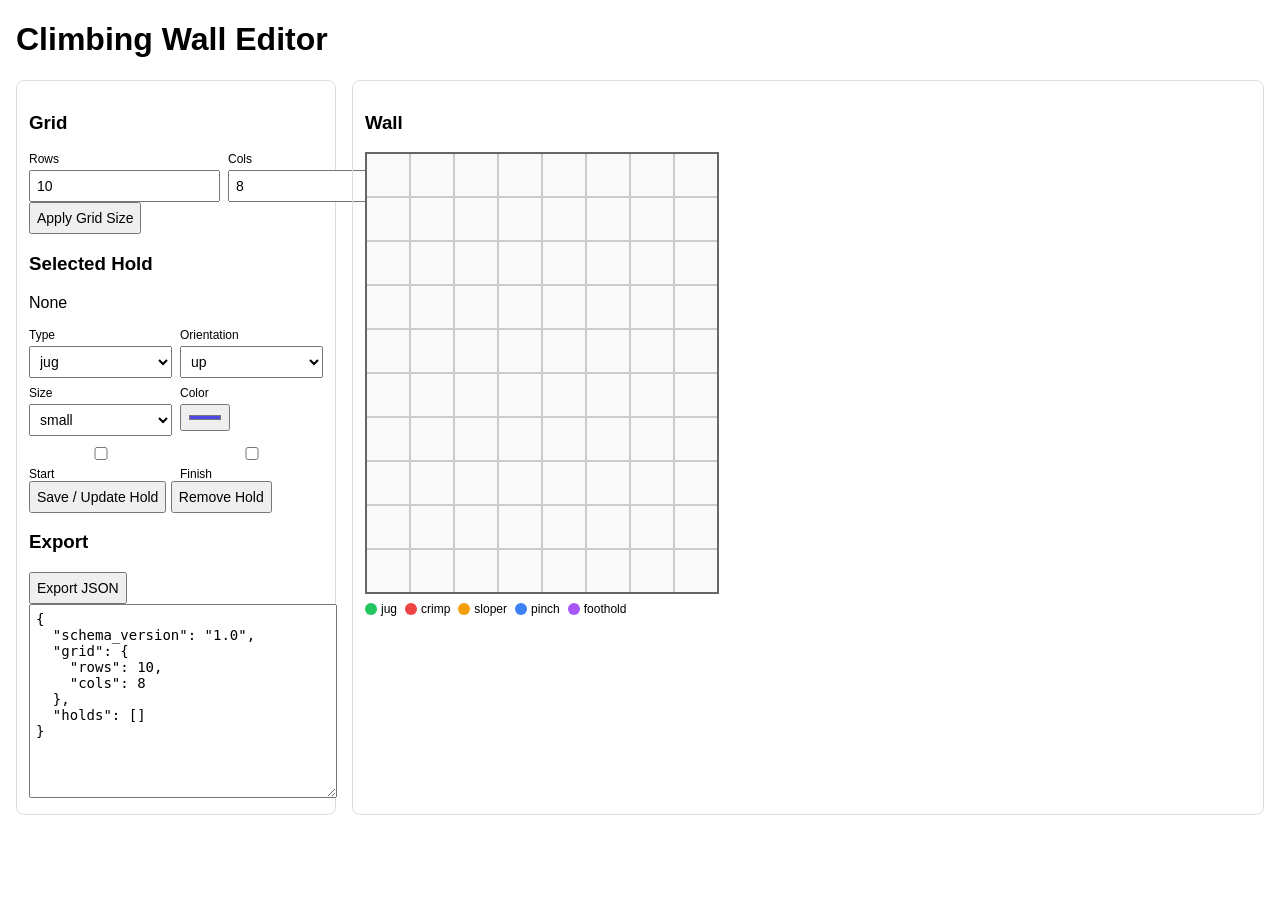
==== static/index.html @ 2bf6b510 "Add fast web UI for editing climbing wall holds and JSON export" ====
<!doctype html>
<html lang="en">
  <head>
    <meta charset="utf-8" />
    <meta name="viewport" content="width=device-width, initial-scale=1" />
    <title>Wall Route Editor</title>
    <style>
      body { font-family: Arial, sans-serif; margin: 16px; }
      .layout { display: grid; grid-template-columns: 320px 1fr; gap: 16px; }
      .panel { border: 1px solid #ddd; padding: 12px; border-radius: 8px; }
      .controls { display: grid; grid-template-columns: 1fr 1fr; gap: 8px; }
      label { font-size: 12px; display: flex; flex-direction: column; gap: 4px; }
      input, select, button, textarea { padding: 6px; font-size: 14px; }
      #wall {
        display: grid;
        gap: 2px;
        background: #ccc;
        border: 2px solid #666;
        width: fit-content;
      }
      .cell {
        width: 42px;
        height: 42px;
        border: 0;
        cursor: pointer;
        background: #f9f9f9;
        position: relative;
      }
      .cell.selected { outline: 3px solid #111; }
      .marker {
        position: absolute;
        inset: 6px;
        border-radius: 6px;
        display: flex;
        align-items: center;
        justify-content: center;
        color: #111;
        font-size: 10px;
        font-weight: bold;
      }
      .legend { display: flex; gap: 8px; flex-wrap: wrap; margin-top: 8px; font-size: 12px; }
      .chip { display: inline-flex; align-items: center; gap: 4px; }
      .dot { width: 12px; height: 12px; border-radius: 50%; display: inline-block; }
      textarea { width: 100%; min-height: 180px; }
    </style>
  </head>
  <body>
    <h1>Climbing Wall Editor</h1>
    <div class="layout">
      <div class="panel">
        <h3>Grid</h3>
        <div class="controls">
          <label>Rows <input id="rows" type="number" min="1" value="10" /></label>
          <label>Cols <input id="cols" type="number" min="1" value="8" /></label>
        </div>
        <button id="resize">Apply Grid Size</button>

        <h3>Selected Hold</h3>
        <p id="selection">None</p>
        <div class="controls">
          <label>Type
            <select id="holdType">
              <option value="jug">jug</option>
              <option value="crimp">crimp</option>
              <option value="sloper">sloper</option>
              <option value="pinch">pinch</option>
              <option value="foothold">foothold</option>
            </select>
          </label>
          <label>Orientation
            <select id="orientation">
              <option value="up">up</option>
              <option value="right">right</option>
              <option value="down">down</option>
              <option value="left">left</option>
            </select>
          </label>
          <label>Size
            <select id="size">
              <option value="s">small</option>
              <option value="m">medium</option>
              <option value="l">large</option>
            </select>
          </label>
          <label>Color <input id="holdColor" type="color" value="#4f46e5" /></label>
          <label><input id="isStart" type="checkbox" /> Start</label>
          <label><input id="isFinish" type="checkbox" /> Finish</label>
        </div>
        <button id="saveHold">Save / Update Hold</button>
        <button id="removeHold">Remove Hold</button>

        <h3>Export</h3>
        <button id="exportJson">Export JSON</button>
        <textarea id="jsonOutput" readonly></textarea>
      </div>

      <div class="panel">
        <h3>Wall</h3>
        <div id="wall"></div>
        <div class="legend" id="legend"></div>
      </div>
    </div>

    <script src="/static/app.js"></script>
  </body>
</html>
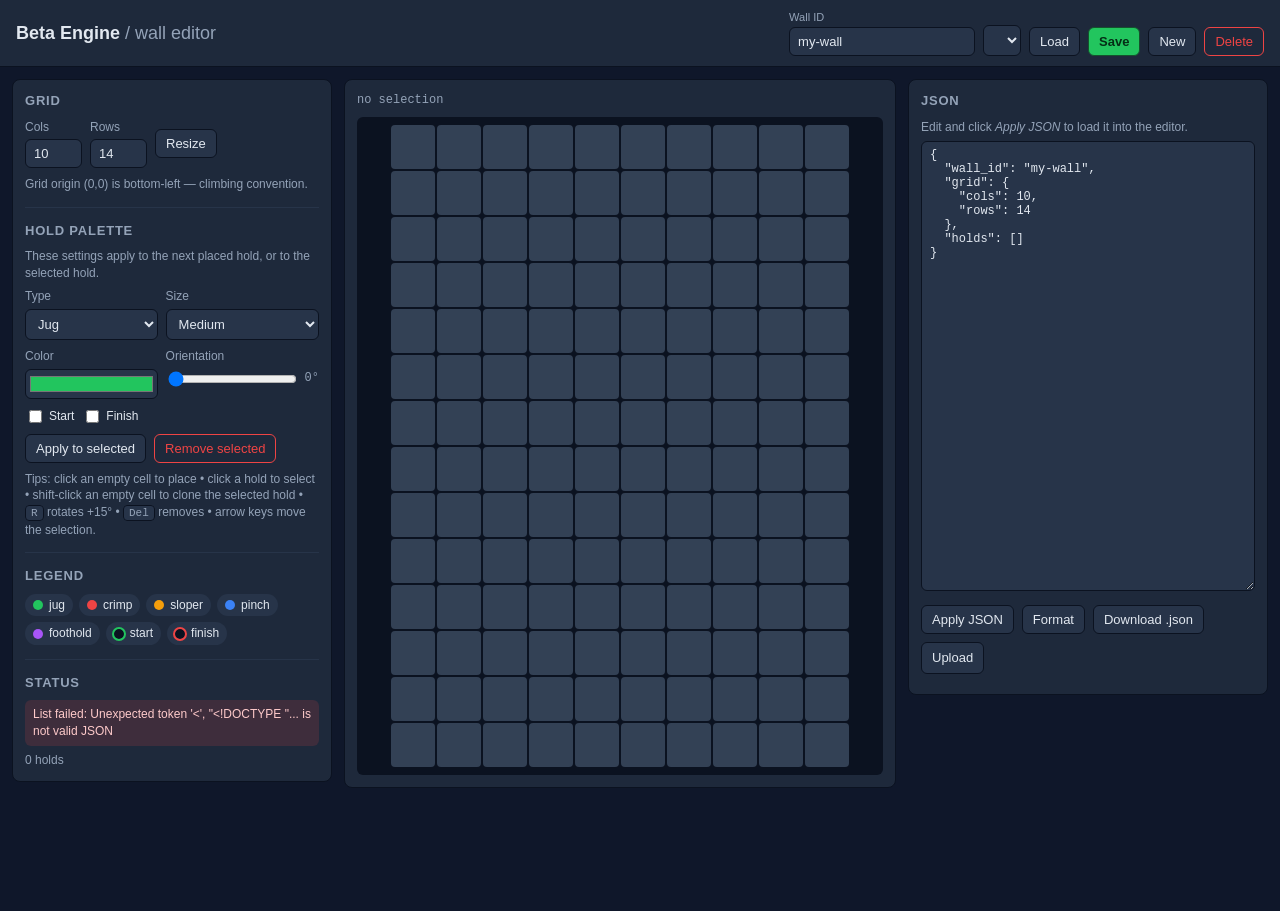
==== commit e4188bce: "Rebuild MVP wall grid editor end-to-end Replace the broken duplicated app.py and B&W image converter" ====
--- a/static/index.html
+++ b/static/index.html
@@ -3,103 +3,118 @@
   <head>
     <meta charset="utf-8" />
     <meta name="viewport" content="width=device-width, initial-scale=1" />
-    <title>Wall Route Editor</title>
-    <style>
-      body { font-family: Arial, sans-serif; margin: 16px; }
-      .layout { display: grid; grid-template-columns: 320px 1fr; gap: 16px; }
-      .panel { border: 1px solid #ddd; padding: 12px; border-radius: 8px; }
-      .controls { display: grid; grid-template-columns: 1fr 1fr; gap: 8px; }
-      label { font-size: 12px; display: flex; flex-direction: column; gap: 4px; }
-      input, select, button, textarea { padding: 6px; font-size: 14px; }
-      #wall {
-        display: grid;
-        gap: 2px;
-        background: #ccc;
-        border: 2px solid #666;
-        width: fit-content;
-      }
-      .cell {
-        width: 42px;
-        height: 42px;
-        border: 0;
-        cursor: pointer;
-        background: #f9f9f9;
-        position: relative;
-      }
-      .cell.selected { outline: 3px solid #111; }
-      .marker {
-        position: absolute;
-        inset: 6px;
-        border-radius: 6px;
-        display: flex;
-        align-items: center;
-        justify-content: center;
-        color: #111;
-        font-size: 10px;
-        font-weight: bold;
-      }
-      .legend { display: flex; gap: 8px; flex-wrap: wrap; margin-top: 8px; font-size: 12px; }
-      .chip { display: inline-flex; align-items: center; gap: 4px; }
-      .dot { width: 12px; height: 12px; border-radius: 50%; display: inline-block; }
-      textarea { width: 100%; min-height: 180px; }
-    </style>
+    <title>Beta Engine — Wall Editor</title>
+    <link rel="stylesheet" href="/static/style.css" />
   </head>
   <body>
-    <h1>Climbing Wall Editor</h1>
-    <div class="layout">
-      <div class="panel">
-        <h3>Grid</h3>
-        <div class="controls">
-          <label>Rows <input id="rows" type="number" min="1" value="10" /></label>
-          <label>Cols <input id="cols" type="number" min="1" value="8" /></label>
+    <header class="topbar">
+      <h1>Beta Engine <span class="muted">/ wall editor</span></h1>
+      <div class="topbar-actions">
+        <label>Wall ID
+          <input id="wallId" type="text" value="my-wall" maxlength="64"
+            pattern="[A-Za-z0-9_\-]+" title="letters, digits, '-' or '_'" />
+        </label>
+        <select id="wallList" title="Saved walls"></select>
+        <button id="btnLoad">Load</button>
+        <button id="btnSave" class="primary">Save</button>
+        <button id="btnNew">New</button>
+        <button id="btnDelete" class="danger">Delete</button>
+      </div>
+    </header>
+
+    <main class="layout">
+      <aside class="panel">
+        <section>
+          <h2>Grid</h2>
+          <div class="row">
+            <label>Cols <input id="cols" type="number" min="1" max="40" value="10" /></label>
+            <label>Rows <input id="rows" type="number" min="1" max="40" value="14" /></label>
+            <button id="btnResize">Resize</button>
+          </div>
+          <p class="hint">Grid origin (0,0) is bottom-left — climbing convention.</p>
+        </section>
+
+        <section>
+          <h2>Hold palette</h2>
+          <p class="hint">These settings apply to the next placed hold, or to the selected hold.</p>
+          <div class="grid2">
+            <label>Type
+              <select id="holdType">
+                <option value="jug">Jug</option>
+                <option value="crimp">Crimp</option>
+                <option value="sloper">Sloper</option>
+                <option value="pinch">Pinch</option>
+                <option value="foothold">Foothold</option>
+              </select>
+            </label>
+            <label>Size
+              <select id="size">
+                <option value="small">Small</option>
+                <option value="medium" selected>Medium</option>
+                <option value="large">Large</option>
+              </select>
+            </label>
+            <label>Color
+              <input id="color" type="color" value="#22c55e" />
+            </label>
+            <label>Orientation
+              <span class="orient">
+                <input id="orient" type="range" min="0" max="359" value="0" />
+                <span id="orientVal" class="mono">0°</span>
+              </span>
+            </label>
+          </div>
+          <div class="row">
+            <label class="check"><input id="isStart" type="checkbox" /> Start</label>
+            <label class="check"><input id="isFinish" type="checkbox" /> Finish</label>
+          </div>
+          <div class="row">
+            <button id="btnApply">Apply to selected</button>
+            <button id="btnRemove" class="danger">Remove selected</button>
+          </div>
+          <p class="hint">
+            Tips: click an empty cell to place • click a hold to select • shift-click an empty cell
+            to clone the selected hold • <kbd>R</kbd> rotates +15° • <kbd>Del</kbd> removes •
+            arrow keys move the selection.
+          </p>
+        </section>
+
+        <section>
+          <h2>Legend</h2>
+          <div id="legend" class="legend"></div>
+        </section>
+
+        <section>
+          <h2>Status</h2>
+          <div id="status" class="status">Ready.</div>
+          <div id="counts" class="counts"></div>
+        </section>
+      </aside>
+
+      <section class="panel grid-panel">
+        <div class="grid-header">
+          <span id="cellInfo" class="mono">no selection</span>
         </div>
-        <button id="resize">Apply Grid Size</button>
+        <div id="gridWrap" class="grid-wrap">
+          <div id="grid" class="grid" role="grid" aria-label="climbing wall grid"></div>
+        </div>
+      </section>
 
-        <h3>Selected Hold</h3>
-        <p id="selection">None</p>
-        <div class="controls">
-          <label>Type
-            <select id="holdType">
-              <option value="jug">jug</option>
-              <option value="crimp">crimp</option>
-              <option value="sloper">sloper</option>
-              <option value="pinch">pinch</option>
-              <option value="foothold">foothold</option>
-            </select>
+      <aside class="panel json-panel">
+        <h2>JSON</h2>
+        <p class="hint">Edit and click <em>Apply JSON</em> to load it into the editor.</p>
+        <textarea id="json" spellcheck="false"></textarea>
+        <div class="row">
+          <button id="btnApplyJson">Apply JSON</button>
+          <button id="btnFormat">Format</button>
+          <button id="btnDownload">Download .json</button>
+          <label class="file">
+            Upload
+            <input id="fileUpload" type="file" accept="application/json,.json" />
           </label>
-          <label>Orientation
-            <select id="orientation">
-              <option value="up">up</option>
-              <option value="right">right</option>
-              <option value="down">down</option>
-              <option value="left">left</option>
-            </select>
-          </label>
-          <label>Size
-            <select id="size">
-              <option value="s">small</option>
-              <option value="m">medium</option>
-              <option value="l">large</option>
-            </select>
-          </label>
-          <label>Color <input id="holdColor" type="color" value="#4f46e5" /></label>
-          <label><input id="isStart" type="checkbox" /> Start</label>
-          <label><input id="isFinish" type="checkbox" /> Finish</label>
         </div>
-        <button id="saveHold">Save / Update Hold</button>
-        <button id="removeHold">Remove Hold</button>
-
-        <h3>Export</h3>
-        <button id="exportJson">Export JSON</button>
-        <textarea id="jsonOutput" readonly></textarea>
-      </div>
-
-      <div class="panel">
-        <h3>Wall</h3>
-        <div id="wall"></div>
-        <div class="legend" id="legend"></div>
-      </div>
-    </div>
+      </aside>
+    </main>
 
     <script src="/static/app.js"></script>
   </body>
--- a/static/style.css
+++ b/static/style.css
@@ -0,0 +1,165 @@
+:root {
+  --bg: #0f172a;
+  --panel: #1e293b;
+  --panel-2: #273449;
+  --ink: #e2e8f0;
+  --muted: #94a3b8;
+  --accent: #38bdf8;
+  --primary: #22c55e;
+  --danger: #ef4444;
+  --warn: #f59e0b;
+  --cell: #334155;
+  --cell-hover: #475569;
+  --grid-bg: #0b1220;
+  --start: #22c55e;
+  --finish: #ef4444;
+
+  --c-jug: #22c55e;
+  --c-crimp: #ef4444;
+  --c-sloper: #f59e0b;
+  --c-pinch: #3b82f6;
+  --c-foothold: #a855f7;
+}
+
+* { box-sizing: border-box; }
+
+body {
+  margin: 0;
+  font: 14px/1.4 -apple-system, BlinkMacSystemFont, "Segoe UI", Roboto, sans-serif;
+  background: var(--bg);
+  color: var(--ink);
+}
+
+h1 { font-size: 18px; margin: 0; font-weight: 600; }
+h2 { font-size: 13px; margin: 0 0 8px; text-transform: uppercase; letter-spacing: .06em;
+     color: var(--muted); font-weight: 600; }
+
+.muted { color: var(--muted); font-weight: 400; }
+.mono { font-family: ui-monospace, SFMono-Regular, Menlo, monospace; font-size: 12px; }
+.hint { color: var(--muted); font-size: 12px; margin: 6px 0; }
+
+.topbar {
+  display: flex; align-items: center; gap: 16px;
+  padding: 10px 16px; background: var(--panel);
+  border-bottom: 1px solid #0b1220;
+  position: sticky; top: 0; z-index: 5;
+}
+.topbar-actions { display: flex; gap: 8px; align-items: end; flex: 1; justify-content: flex-end; flex-wrap: wrap; }
+.topbar-actions label { display: flex; flex-direction: column; gap: 2px; font-size: 11px; color: var(--muted); }
+
+.layout {
+  display: grid;
+  grid-template-columns: 320px 1fr 360px;
+  gap: 12px;
+  padding: 12px;
+  align-items: start;
+  min-height: calc(100vh - 56px);
+}
+@media (max-width: 1100px) {
+  .layout { grid-template-columns: 1fr; }
+}
+
+.panel {
+  background: var(--panel);
+  border: 1px solid #0b1220;
+  border-radius: 8px;
+  padding: 12px;
+}
+.panel section + section { margin-top: 14px; padding-top: 14px; border-top: 1px solid var(--panel-2); }
+
+.row { display: flex; gap: 8px; align-items: center; flex-wrap: wrap; margin: 8px 0; }
+.grid2 { display: grid; grid-template-columns: 1fr 1fr; gap: 8px; }
+.grid2 label, .row label { display: flex; flex-direction: column; gap: 4px; font-size: 12px; color: var(--muted); }
+label.check { flex-direction: row; align-items: center; color: var(--ink); }
+
+input[type=text], input[type=number], select, textarea {
+  background: var(--panel-2); color: var(--ink);
+  border: 1px solid #0b1220; border-radius: 6px;
+  padding: 6px 8px; font-size: 13px;
+  font-family: inherit;
+}
+input[type=color] { width: 100%; height: 30px; border: 1px solid #0b1220; border-radius: 6px; background: var(--panel-2); padding: 2px; }
+input[type=range] { flex: 1; }
+.orient { display: flex; align-items: center; gap: 6px; }
+
+button, label.file {
+  background: var(--panel-2); color: var(--ink);
+  border: 1px solid #0b1220; border-radius: 6px;
+  padding: 6px 10px; font-size: 13px; cursor: pointer;
+  font-family: inherit;
+}
+button:hover, label.file:hover { background: #334155; }
+button.primary { background: var(--primary); color: #052e16; border-color: #14532d; font-weight: 600; }
+button.primary:hover { background: #16a34a; }
+button.danger { background: transparent; color: var(--danger); border-color: var(--danger); }
+button.danger:hover { background: rgba(239,68,68,.12); }
+label.file { display: inline-flex; align-items: center; }
+label.file input { display: none; }
+
+kbd {
+  background: var(--panel-2); border: 1px solid #0b1220;
+  padding: 1px 5px; border-radius: 4px; font-family: ui-monospace, monospace; font-size: 11px;
+}
+
+.legend { display: flex; flex-wrap: wrap; gap: 6px; }
+.chip { display: inline-flex; align-items: center; gap: 6px; padding: 3px 8px;
+        background: var(--panel-2); border-radius: 999px; font-size: 12px; }
+.dot { width: 10px; height: 10px; border-radius: 50%; display: inline-block; }
+
+.status { padding: 6px 8px; border-radius: 6px; background: var(--panel-2); font-size: 12px; min-height: 22px; }
+.status.error { background: rgba(239,68,68,.15); color: #fecaca; }
+.status.ok { background: rgba(34,197,94,.15); color: #bbf7d0; }
+.counts { font-size: 12px; color: var(--muted); margin-top: 6px; }
+
+.grid-panel { display: flex; flex-direction: column; min-height: 70vh; }
+.grid-header { display: flex; justify-content: space-between; margin-bottom: 8px; color: var(--muted); }
+.grid-wrap { overflow: auto; padding: 8px; background: var(--grid-bg); border-radius: 6px; flex: 1; }
+
+.grid {
+  display: grid;
+  gap: 2px;
+  width: max-content;
+  margin: 0 auto;
+}
+
+.cell {
+  width: 44px; height: 44px;
+  background: var(--cell);
+  border: 0; border-radius: 4px;
+  cursor: pointer; position: relative;
+  outline: none;
+  transition: background .08s;
+}
+.cell:hover { background: var(--cell-hover); }
+.cell.selected { box-shadow: 0 0 0 2px var(--accent) inset; }
+
+.hold {
+  position: absolute; inset: 4px;
+  border-radius: 50%;
+  display: flex; align-items: center; justify-content: center;
+  color: #0b1220; font-weight: 700; font-size: 11px;
+  border: 2px solid rgba(0,0,0,.35);
+  user-select: none;
+}
+.hold.size-small  { inset: 9px; font-size: 10px; }
+.hold.size-medium { inset: 5px; font-size: 11px; }
+.hold.size-large  { inset: 1px; font-size: 12px; }
+
+.hold.is-start  { box-shadow: 0 0 0 2px var(--start); }
+.hold.is-finish { box-shadow: 0 0 0 2px var(--finish); }
+.hold.is-start.is-finish { box-shadow: 0 0 0 2px var(--start), 0 0 0 4px var(--finish); }
+
+.hold .arrow {
+  position: absolute; left: 50%; top: 50%;
+  width: 0; height: 0;
+  transform-origin: 0 0;
+  border-left: 5px solid transparent;
+  border-right: 5px solid transparent;
+  border-bottom: 10px solid rgba(0,0,0,.7);
+  pointer-events: none;
+}
+
+.json-panel textarea {
+  width: 100%; min-height: 50vh; resize: vertical;
+  font-family: ui-monospace, SFMono-Regular, Menlo, monospace; font-size: 12px;
+}
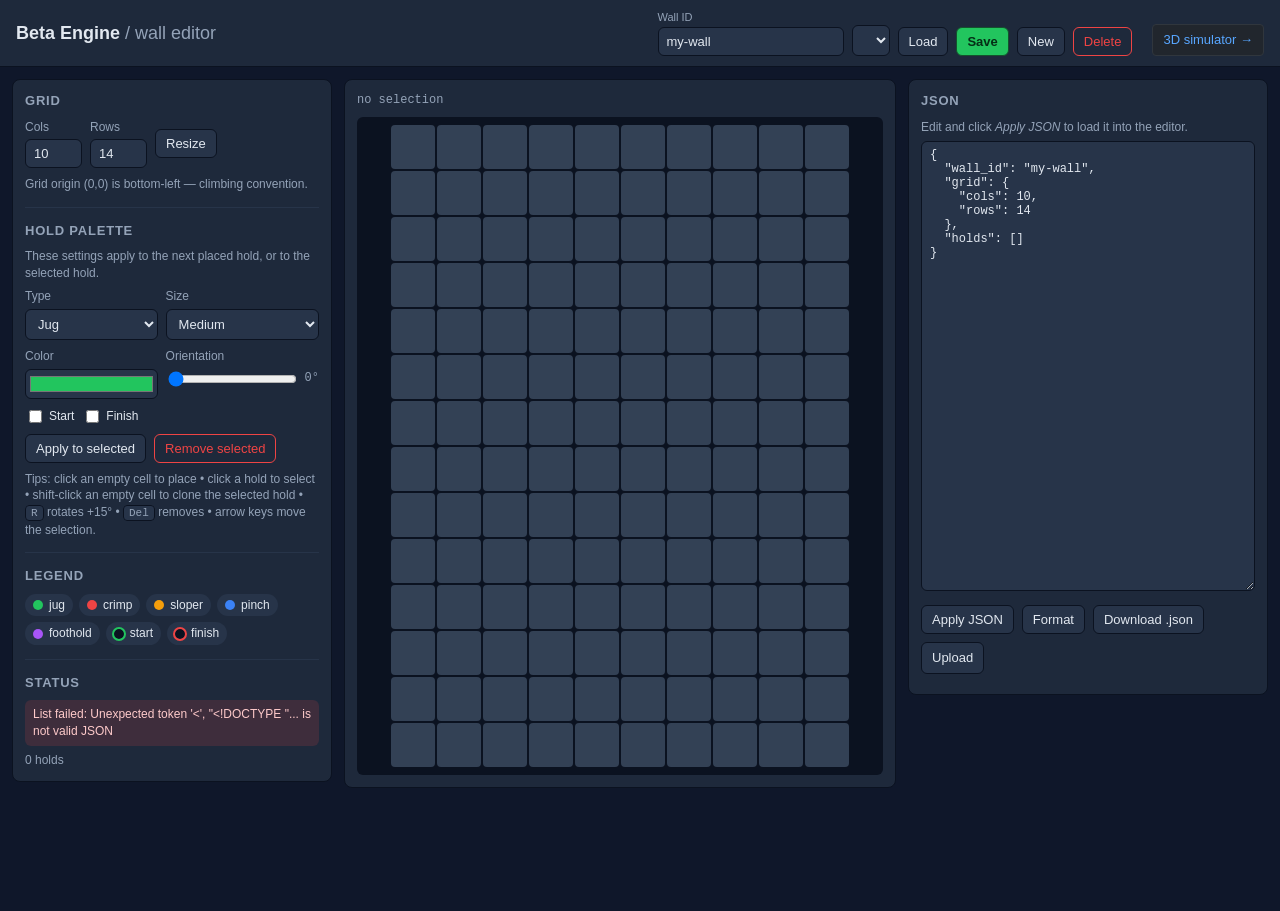
==== commit 29355917: "Add 3D climbing simulator (sim3d/) on MuJoCo A MuJoCo-driven 3D successor to the 2D physics/ package" ====
--- a/static/index.html
+++ b/static/index.html
@@ -19,6 +19,7 @@
         <button id="btnSave" class="primary">Save</button>
         <button id="btnNew">New</button>
         <button id="btnDelete" class="danger">Delete</button>
+        <a href="/sim3d/" style="margin-left: 12px; padding: 6px 10px; background: #21262d; color: #58a6ff; text-decoration: none; border-radius: 4px; border: 1px solid #30363d; font-size: 13px;">3D simulator →</a>
       </div>
     </header>
 
